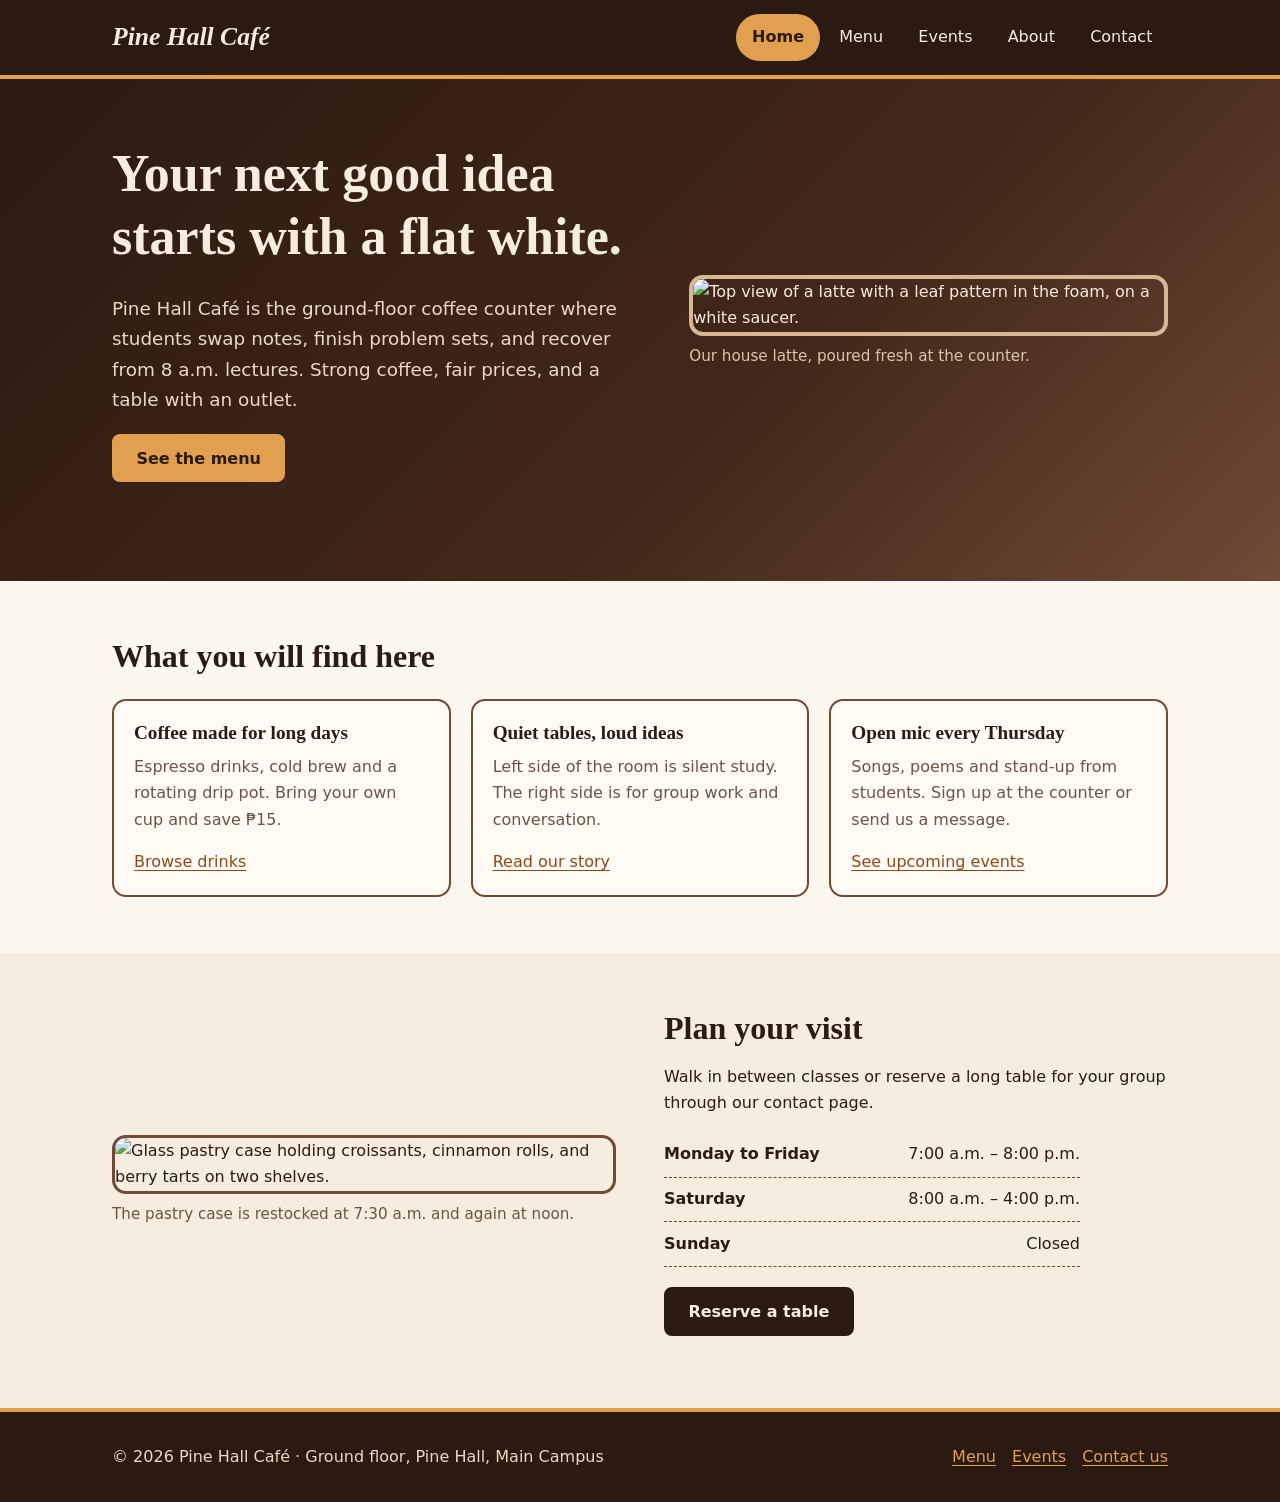
==== Group_01_CampusCafe/Html/index.html @ bc2f5c70 "Add files via upload" ====
<!DOCTYPE html>
<html lang="en">
<head>
  <meta charset="UTF-8">
  <meta name="viewport" content="width=device-width, initial-scale=1">
  <title>Home | Pine Hall Café</title>
  <meta name="description" content="Pine Hall Café: coffee, pastries and study space on campus.">
  <link rel="stylesheet" href="../CSS/style.css">
</head>
<body>
  <a class="skip-link" href="#main">Skip to main content</a>

  <header class="site-header">
    <div class="wrap header-inner">
      <a class="brand" href="index.html">Pine Hall Café</a>
      <nav class="site-nav" aria-label="Main navigation">
        <ul>
          <li><a href="index.html" aria-current="page">Home</a></li>
          <li><a href="menu.html">Menu</a></li>
          <li><a href="events.html">Events</a></li>
          <li><a href="about.html">About</a></li>
          <li><a href="contact.html">Contact</a></li>
        </ul>
      </nav>
    </div>
  </header>

  <main id="main">
    <section class="hero" aria-labelledby="home-title">
      <div class="wrap">
        <div>
          <h1 id="home-title">Your next good idea starts with a flat white.</h1>
          <p>Pine Hall Café is the ground-floor coffee counter where students swap notes, finish problem sets, and recover from 8 a.m. lectures. Strong coffee, fair prices, and a table with an outlet.</p>
          <p><a class="btn" href="menu.html">See the menu</a></p>
        </div>
        <figure>
          <img src="C:\Users\USER\Downloads\Group_01_CampusCafe\Images\Image1.jpg" alt="Top view of a latte with a leaf pattern in the foam, on a white saucer.">
          <figcaption>Our house latte, poured fresh at the counter.</figcaption>
        </figure>
      </div>
    </section>

    <section aria-labelledby="why-title">
      <div class="wrap">
        <h2 id="why-title">What you will find here</h2>
        <div class="cards">
          <article class="card">
            <h3>Coffee made for long days</h3>
            <p>Espresso drinks, cold brew and a rotating drip pot. Bring your own cup and save ₱15.</p>
            <a href="menu.html">Browse drinks</a>
          </article>
          <article class="card">
            <h3>Quiet tables, loud ideas</h3>
            <p>Left side of the room is silent study. The right side is for group work and conversation.</p>
            <a href="about.html">Read our story</a>
          </article>
          <article class="card">
            <h3>Open mic every Thursday</h3>
            <p>Songs, poems and stand-up from students. Sign up at the counter or send us a message.</p>
            <a href="events.html">See upcoming events</a>
          </article>
        </div>
      </div>
    </section>

    <section class="band" aria-labelledby="visit-title">
      <div class="wrap split">
        <figure>
          <img src="C:\Users\USER\Downloads\Group_01_CampusCafe\Images\Image 2.jpg" alt="Glass pastry case holding croissants, cinnamon rolls, and berry tarts on two shelves.">
          <figcaption>The pastry case is restocked at 7:30 a.m. and again at noon.</figcaption>
        </figure>
        <div>
          <h2 id="visit-title">Plan your visit</h2>
          <p>Walk in between classes or reserve a long table for your group through our contact page.</p>
          <ul class="hours">
            <li><strong>Monday to Friday</strong> <span>7:00 a.m. &ndash; 8:00 p.m.</span></li>
            <li><strong>Saturday</strong> <span>8:00 a.m. &ndash; 4:00 p.m.</span></li>
            <li><strong>Sunday</strong> <span>Closed</span></li>
          </ul>
          <p style="margin-top:1.25rem"><a class="btn btn-dark" href="contact.html">Reserve a table</a></p>
        </div>
      </div>
    </section>
  </main>

  <footer class="site-footer">
    <div class="wrap footer-inner">
      <p>&copy; 2026 Pine Hall Café &middot; Ground floor, Pine Hall, Main Campus</p>
      <ul class="footer-links">
        <li><a href="menu.html">Menu</a></li>
        <li><a href="events.html">Events</a></li>
        <li><a href="contact.html">Contact us</a></li>
      </ul>
    </div>
  </footer>
</body>
</html>
---- Group_01_CampusCafe/CSS/style.css ----
:root {
  --espresso: #2b1a12;
  --roast: #43271a;
  --mocha: #6f4a35;
  --latte: #d8b894;
  --cream: #f6ecdf;
  --paper: #fbf6ee;
  --caramel: #e0a050;
  --ink: #2a1b14;
  --muted: #6a5446;
  --link: #8a4b1c;
  --berry: #9b2c2c;

  --font-head: "Palatino Linotype", Palatino, "Book Antiqua", Georgia, serif;
  --font-body: "Segoe UI", system-ui, -apple-system, Roboto, Arial, sans-serif;

  --radius: 14px;
  --gap: 1.25rem;
  --max: 68rem;
}

*, *::before, *::after { box-sizing: border-box; }

body {
  margin: 0;
  font: 1rem/1.65 var(--font-body);
  color: var(--ink);
  background: var(--paper);
}

img { max-width: 100%; height: auto; display: block; }

h1, h2, h3 {
  font-family: var(--font-head);
  line-height: 1.2;
  margin: 0 0 .5em;
}
h1 { font-size: clamp(2rem, 6vw, 3.25rem); }
h2 { font-size: clamp(1.5rem, 4vw, 2rem); }
h3 { font-size: 1.2rem; }
p { margin: 0 0 1em; max-width: 65ch; }

a { color: var(--link); text-underline-offset: 3px; }
a:hover { color: var(--espresso); text-decoration-thickness: 3px; }
a:focus-visible, button:focus-visible, summary:focus-visible, audio:focus-visible {
  outline: 3px solid var(--caramel);
  outline-offset: 3px;
}

.wrap { width: 100%; max-width: var(--max); margin: 0 auto; padding: 0 1rem; }

.skip-link {
  position: absolute; left: -999px; top: 0;
  background: var(--caramel); color: var(--espresso); padding: .6rem 1rem; z-index: 10;
}
.skip-link:focus { left: 0; }

.site-header {
  background: var(--espresso);
  color: var(--cream);
  border-bottom: 4px solid var(--caramel);
}

.header-inner {
  display: flex;
  flex-direction: column;
  align-items: flex-start;
  gap: .5rem;
  padding-top: .9rem;
  padding-bottom: .9rem;
}

.brand {
  font-family: var(--font-head);
  font-size: 1.6rem;
  font-weight: 700;
  font-style: italic;
  color: var(--cream);
  text-decoration: none;
}
.brand:hover { color: var(--caramel); }

.site-nav ul {
  display: flex;
  flex-wrap: wrap;
  gap: .25rem;
  margin: 0;
  padding: 0;
  list-style: none;
}
.site-nav a {
  display: block;
  padding: .5rem .85rem;
  border-radius: 999px;
  color: var(--cream);
  text-decoration: none;
  border: 2px solid transparent;
  transition: background .15s, color .15s, border-color .15s;
}
.site-nav a:hover { border-color: var(--caramel); color: var(--caramel); }
.site-nav a:focus-visible { outline-color: var(--cream); }
.site-nav a[aria-current="page"] {
  background: var(--caramel);
  color: var(--espresso);
  font-weight: 700;
}

.hero {
  background: linear-gradient(135deg, var(--espresso) 0%, var(--roast) 60%, var(--mocha) 100%);
  color: var(--cream);
  padding: 2rem 0 3rem;
}
.hero .wrap { display: grid; gap: 2rem; align-items: center; }
.hero p { font-size: 1.15rem; color: #ead9c4; }
.hero figure { margin: 0; }
.hero img { border-radius: var(--radius); border: 4px solid var(--latte); }
.hero figcaption { color: #dcc5a8; }

.page-title {
  background: linear-gradient(135deg, var(--espresso) 0%, var(--roast) 100%);
  color: var(--cream);
  padding: 2rem 0 2.5rem;
}
.page-title p { font-size: 1.1rem; color: #ead9c4; margin: 0; }

.btn {
  display: inline-block;
  padding: .8rem 1.4rem;
  border: 2px solid var(--caramel);
  border-radius: 8px;
  background: var(--caramel);
  color: var(--espresso);
  font: 700 1rem var(--font-body);
  text-decoration: none;
  cursor: pointer;
  transition: background .15s, color .15s, transform .15s;
}
.btn:hover { background: transparent; color: var(--caramel); }
.btn-dark { background: var(--espresso); border-color: var(--espresso); color: var(--cream); }
.btn-dark:hover { background: var(--cream); color: var(--espresso); }
.btn:active { transform: translateY(1px); }

main section { padding: 2.5rem 0; }
.band { background: var(--cream); }

.cards {
  display: grid;
  grid-template-columns: 1fr;
  gap: var(--gap);
  margin-top: 1.5rem;
}
.card {
  display: flex;
  flex-direction: column;
  background: #fffaf3;
  border: 2px solid var(--mocha);
  border-radius: var(--radius);
  padding: 1.25rem;
  transition: box-shadow .15s, transform .15s;
}
.card p { flex: 1; color: var(--muted); }
.card .price {
  align-self: flex-start;
  margin: 0;
  padding: .15rem .7rem;
  background: var(--espresso);
  color: var(--caramel);
  border-radius: 999px;
  font-weight: 700;
}
.card:hover { box-shadow: 6px 6px 0 var(--latte); transform: translate(-2px, -2px); }

.split { display: grid; gap: 2rem; align-items: center; }
.split figure, .gallery figure { margin: 0; }
.split img, .gallery img { border-radius: var(--radius); border: 3px solid var(--mocha); }
figcaption { margin-top: .5rem; font-size: .95rem; color: var(--muted); }

.hours { list-style: none; margin: 1rem 0 0; padding: 0; max-width: 26rem; }
.hours li {
  display: flex;
  justify-content: space-between;
  gap: 1rem;
  padding: .55rem 0;
  border-bottom: 1px dashed var(--mocha);
}
.hours strong { font-weight: 600; }

.event-list { display: grid; gap: var(--gap); margin-top: 1.5rem; }
.event { display: flex; gap: 1rem; align-items: flex-start; }
.event time {
  flex: 0 0 4.5rem;
  text-align: center;
  background: var(--espresso);
  color: var(--cream);
  border-radius: 10px;
  padding: .5rem .25rem;
  line-height: 1.2;
}
.event time b { display: block; font: 700 1.6rem var(--font-head); color: var(--caramel); }
.event p { margin: 0; }

.media-box {
  background: #fffaf3;
  border: 2px solid var(--mocha);
  border-radius: var(--radius);
  padding: 1.25rem;
}
audio { width: 100%; margin: .5rem 0; }
details { margin-top: .75rem; }
summary { cursor: pointer; font-weight: 600; color: var(--link); }
summary:hover { color: var(--espresso); }

.contact-layout { display: grid; gap: 2rem; }

.contact-form { display: grid; gap: 1.1rem; }
.field { display: flex; flex-direction: column; gap: .35rem; }
.field label { font-weight: 600; }
.req { color: var(--berry); }

.field input,
.field select,
.field textarea {
  width: 100%;
  padding: .75rem .85rem;
  font: 1rem var(--font-body);
  color: var(--ink);
  background: #fffaf3;
  border: 2px solid #a68a73;
  border-radius: 8px;
  transition: border-color .15s, box-shadow .15s;
}
.field textarea { min-height: 9rem; resize: vertical; }
.field input:hover, .field select:hover, .field textarea:hover { border-color: var(--mocha); }
.field input:focus, .field select:focus, .field textarea:focus {
  outline: none;
  border-color: var(--espresso);
  box-shadow: 0 0 0 4px var(--caramel);
}
.field input:user-invalid { border-color: var(--berry); }
.hint { font-size: .9rem; color: var(--muted); margin: 0; }

.contact-aside {
  background: var(--cream);
  border-left: 6px solid var(--caramel);
  border-radius: var(--radius);
  padding: 1.25rem;
  align-self: start;
}

.site-footer {
  background: var(--espresso);
  color: #ead9c4;
  padding: 2rem 0;
  border-top: 4px solid var(--caramel);
}
.footer-inner { display: flex; flex-direction: column; gap: 1rem; }
.site-footer a { color: var(--caramel); }
.site-footer a:hover { color: #fff; }
.site-footer p { margin: 0; }
.footer-links { display: flex; flex-wrap: wrap; gap: 1rem; list-style: none; margin: 0; padding: 0; }

@media (min-width: 600px) {
  .cards { grid-template-columns: repeat(2, 1fr); }
  .form-row { display: grid; grid-template-columns: 1fr 1fr; gap: 1.1rem; }
  .footer-inner { flex-direction: row; justify-content: space-between; align-items: center; }
  .split.reverse figure { order: 2; }
}

@media (min-width: 960px) {
  .header-inner { flex-direction: row; justify-content: space-between; align-items: center; }
  .hero { padding: 4rem 0 5rem; }
  .hero .wrap { grid-template-columns: 1.05fr .95fr; gap: 3rem; }
  .cards { grid-template-columns: repeat(3, 1fr); }
  .split { grid-template-columns: 1fr 1fr; gap: 3rem; }
  .contact-layout { grid-template-columns: 1.4fr 1fr; gap: 3rem; }
  .event-list { grid-template-columns: 1fr 1fr; }
  main section { padding: 3.5rem 0; }
}

@media (prefers-reduced-motion: reduce) {
  * { transition: none !important; }
}
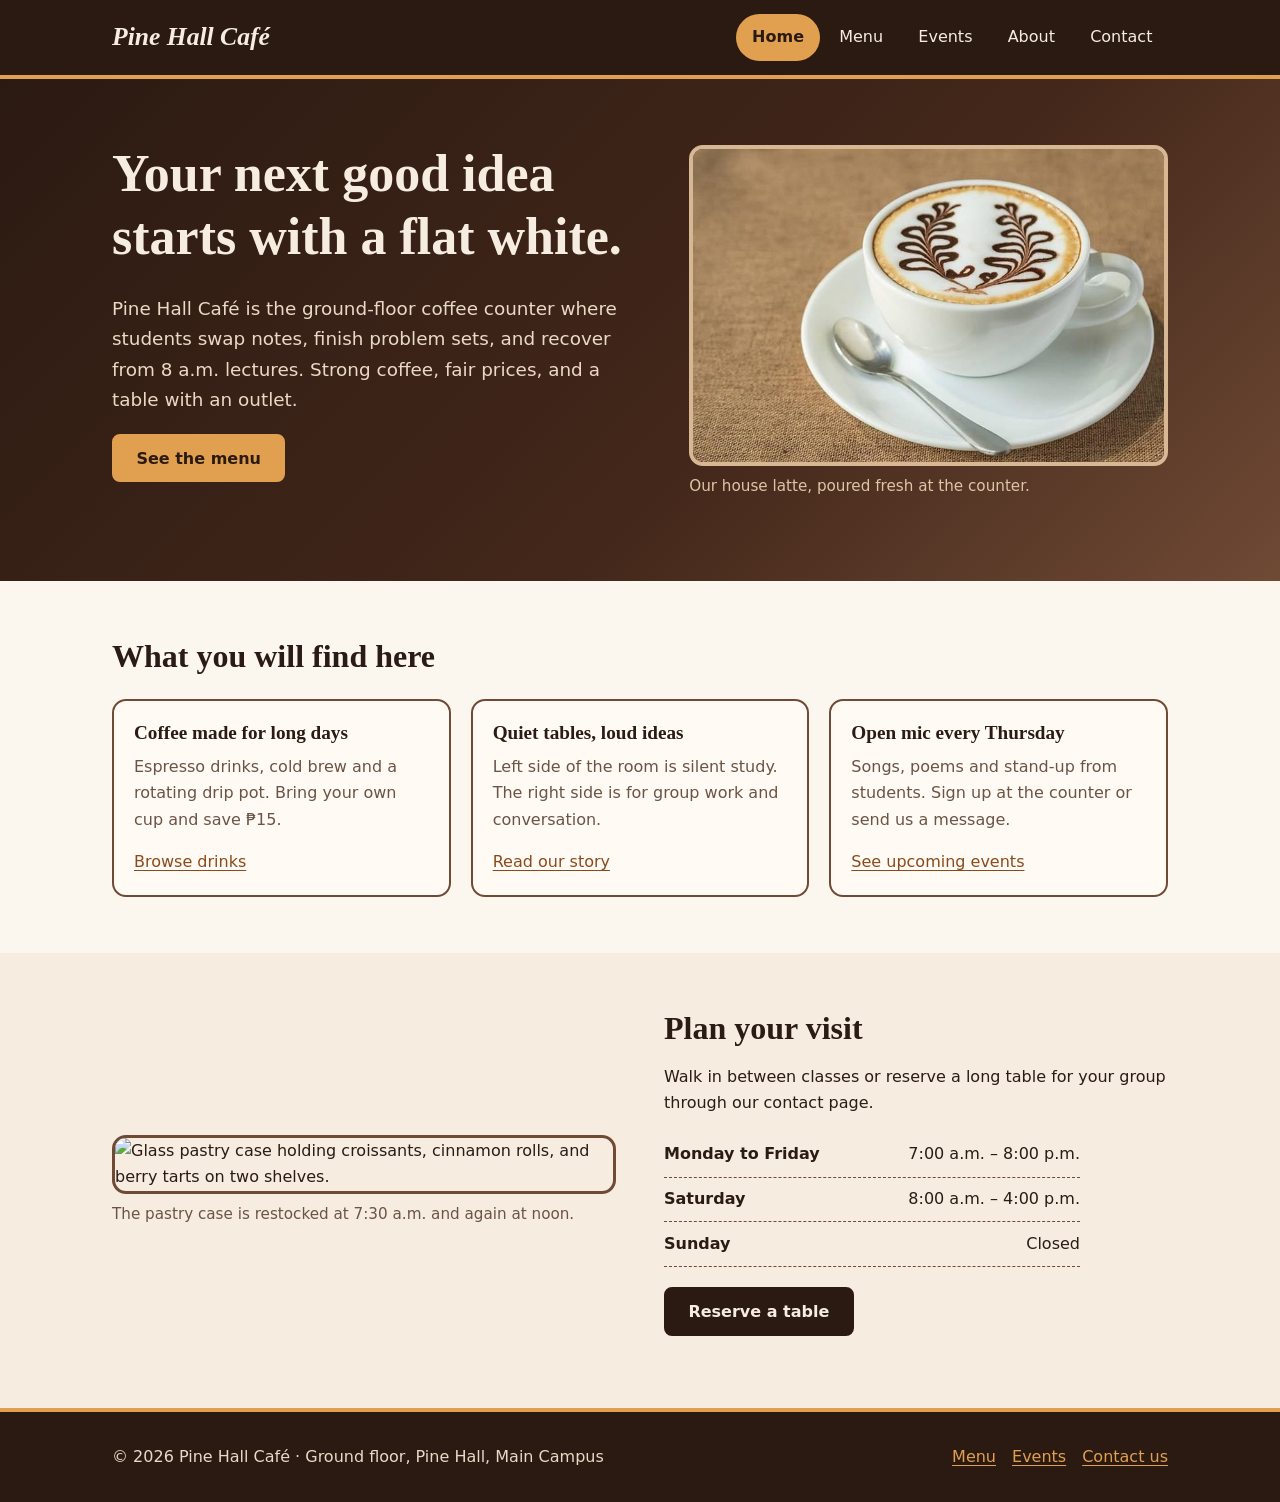
==== commit e8ff223c: "Update index.html" ====
--- a/Group_01_CampusCafe/Html/index.html
+++ b/Group_01_CampusCafe/Html/index.html
@@ -34,7 +34,7 @@
           <p><a class="btn" href="menu.html">See the menu</a></p>
         </div>
         <figure>
-          <img src="C:\Users\USER\Downloads\Group_01_CampusCafe\Images\Image1.jpg" alt="Top view of a latte with a leaf pattern in the foam, on a white saucer.">
+          <img src="../Images/Image1.jpg" alt="Top view of a latte with a leaf pattern in the foam, on a white saucer.">
           <figcaption>Our house latte, poured fresh at the counter.</figcaption>
         </figure>
       </div>
@@ -94,4 +94,4 @@
     </div>
   </footer>
 </body>
-</html>+</html>
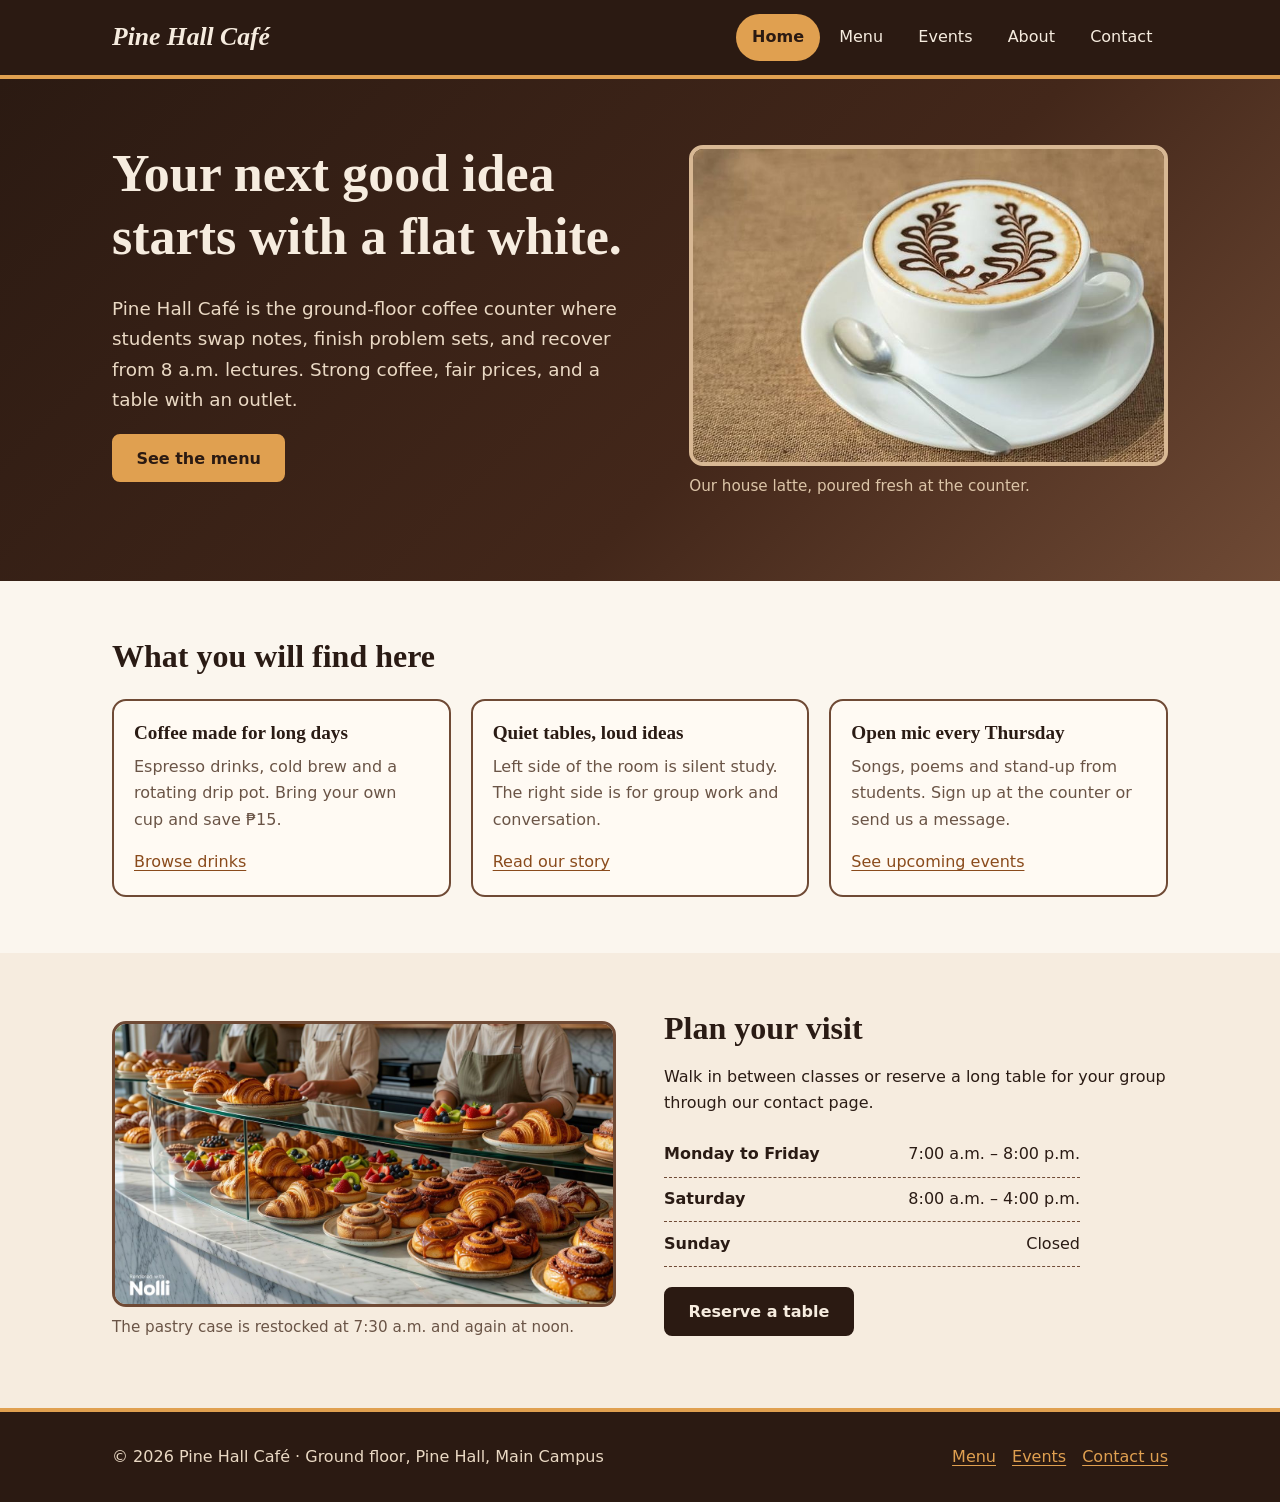
==== commit c88d57a3: "Update index.html" ====
--- a/Group_01_CampusCafe/Html/index.html
+++ b/Group_01_CampusCafe/Html/index.html
@@ -66,7 +66,7 @@
     <section class="band" aria-labelledby="visit-title">
       <div class="wrap split">
         <figure>
-          <img src="C:\Users\USER\Downloads\Group_01_CampusCafe\Images\Image 2.jpg" alt="Glass pastry case holding croissants, cinnamon rolls, and berry tarts on two shelves.">
+          <img src="../Images\Image 2.jpg" alt="Glass pastry case holding croissants, cinnamon rolls, and berry tarts on two shelves.">
           <figcaption>The pastry case is restocked at 7:30 a.m. and again at noon.</figcaption>
         </figure>
         <div>
